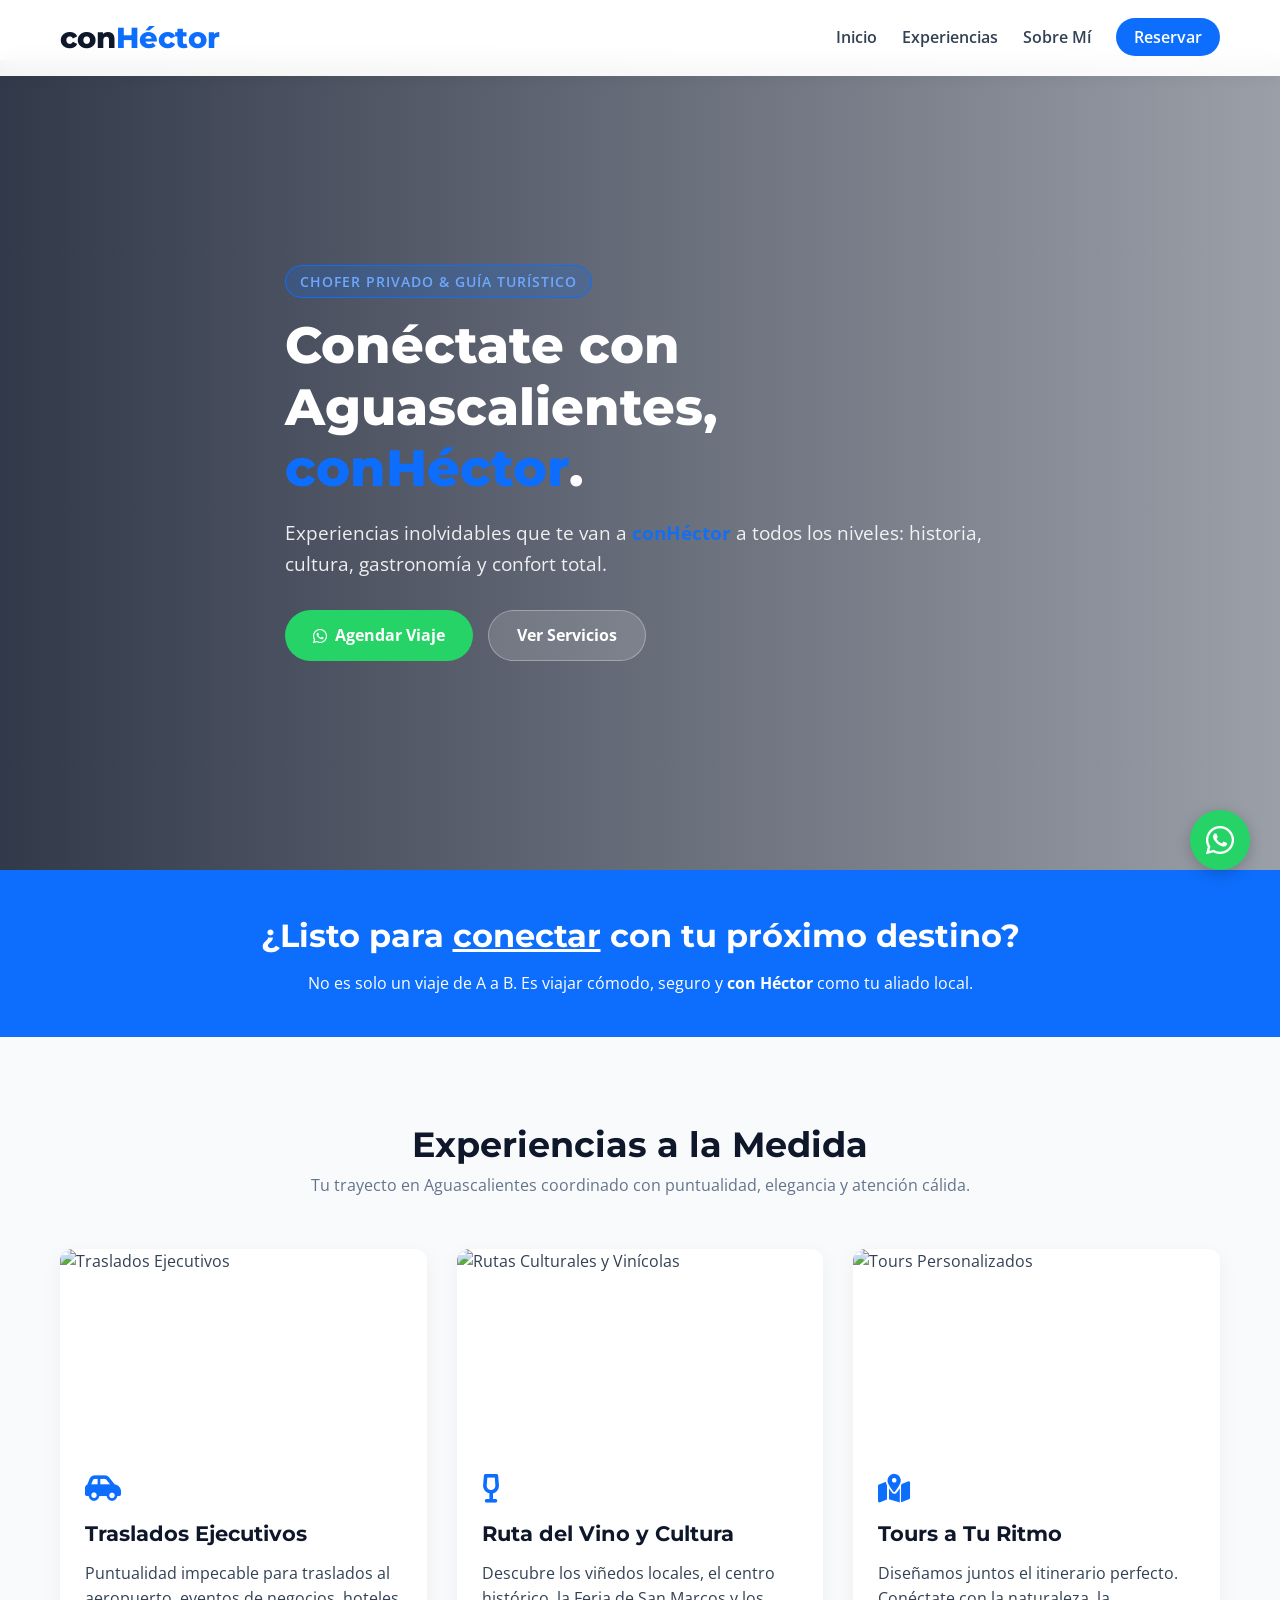
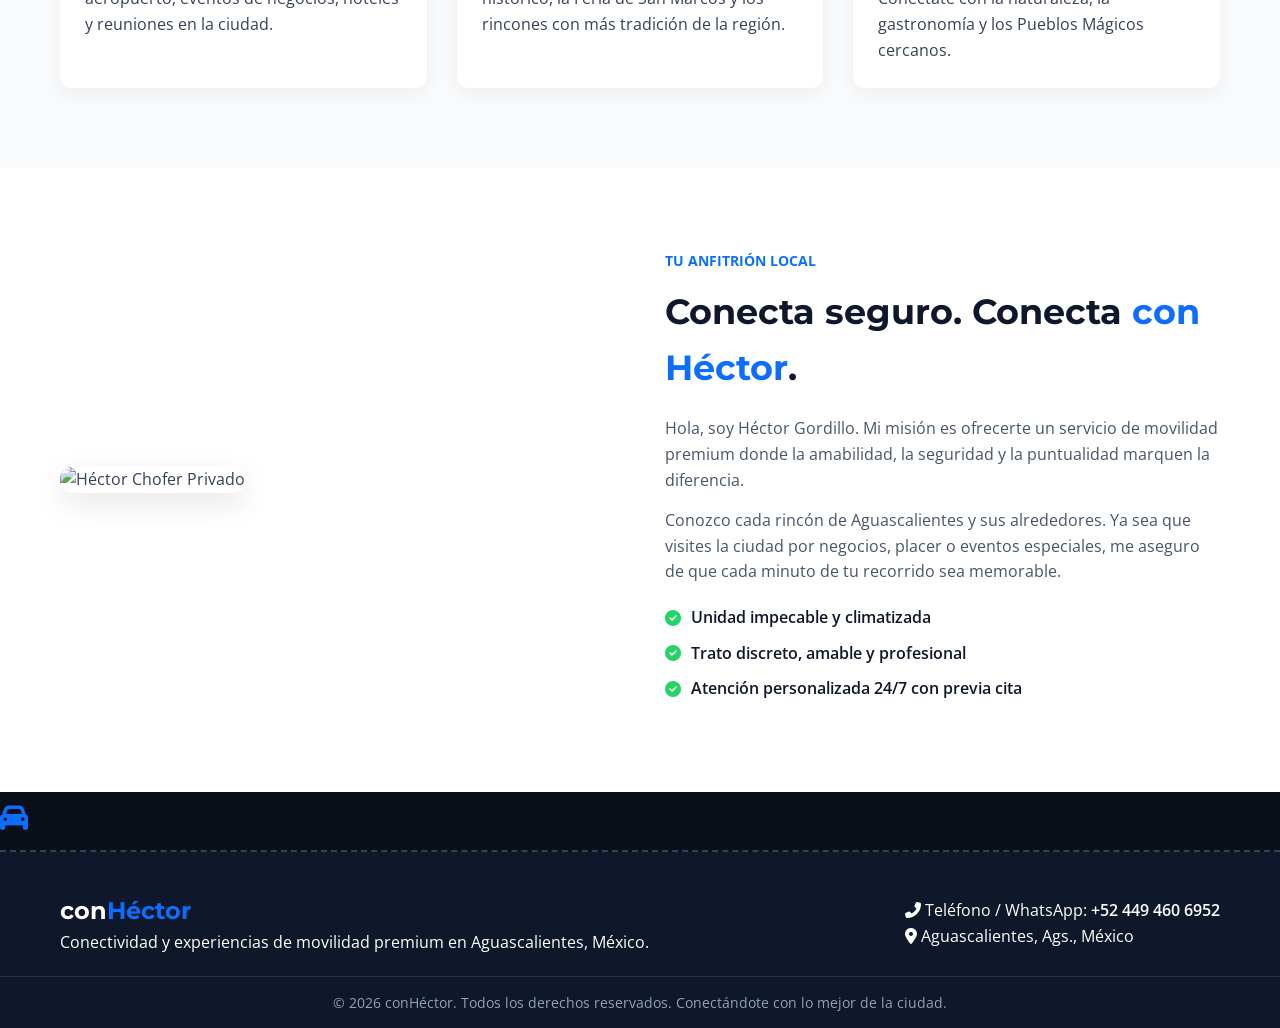
==== index.html @ 36933396 "Add files via upload" ====
<!DOCTYPE html>
<html lang="es">
<head>
    <meta charset="UTF-8">
    <meta name="viewport" content="width=device-width, initial-scale=1.0">
    <title>Héctor | Chofer Privado & Guía de Experiencias en Aguascalientes</title>
    <!-- Font Awesome para Iconos -->
    <link rel="stylesheet" href="https://cdnjs.cloudflare.com/ajax/libs/font-awesome/6.4.0/css/all.min.css">
    <!-- Google Fonts -->
    <link rel="preconnect" href="https://fonts.googleapis.com">
    <link rel="preconnect" href="https://fonts.gstatic.com" crossorigin>
    <link href="https://fonts.googleapis.com/css2?family=Montserrat:wght@400;600;700;800&family=Open+Sans:wght@400;600&display=swap" rel="stylesheet">
    <link rel="stylesheet" href="style.css">
</head>
<body>

    <!-- Navegación -->
    <header class="navbar">
        <div class="container nav-container">
            <a href="#" class="logo">con<span>Héctor</span></a>
            <nav>
                <ul class="nav-links">
                    <li><a href="#inicio">Inicio</a></li>
                    <li><a href="#experiencias">Experiencias</a></li>
                    <li><a href="#sobre-mi">Sobre Mí</a></li>
                    <li><a href="#contacto" class="btn-nav">Reservar</a></li>
                </ul>
            </nav>
        </div>
    </header>

    <!-- Hero Section / Inicio -->
    <section id="inicio" class="hero">
        <div class="hero-overlay"></div>
        <div class="container hero-content">
            <span class="badge">Chofer Privado & Guía Turístico</span>
            <h1>Conéctate con Aguascalientes, <span>conHéctor</span>.</h1>
            <p class="hero-subtitle">Experiencias inolvidables que te van a <strong>conHéctor</strong> a todos los niveles: historia, cultura, gastronomía y confort total.</p>
            <div class="hero-buttons">
                <a href="https://wa.me/524494606952?text=Hola%20H%C3%A9ctor,%20quiero%20conectar%20con%20una%20experiencia%20en%20Aguascalientes" target="_blank" class="btn btn-primary">
                    <i class="fab fa-whatsapp"></i> Agendar Viaje
                </a>
                <a href="#experiencias" class="btn btn-secondary">Ver Servicios</a>
            </div>
        </div>
    </section>

    <!-- Sección de Slogan & Conectividad -->
    <section class="slogan-banner">
        <div class="container">
            <h2>¿Listo para <span>conectar</span> con tu próximo destino?</h2>
            <p>No es solo un viaje de A a B. Es viajar cómodo, seguro y <strong>con Héctor</strong> como tu aliado local.</p>
        </div>
    </section>

    <!-- Servicios y Experiencias -->
    <section id="experiencias" class="services">
        <div class="container">
            <div class="section-title">
                <h2>Experiencias a la Medida</h2>
                <p>Tu trayecto en Aguascalientes coordinado con puntualidad, elegancia y atención cálida.</p>
            </div>
            <div class="cards-grid">
                <!-- Card 1 -->
                <div class="card">
                    <div class="card-img">
                        <img src="https://images.unsplash.com/photo-1544620347-c4fd4a3d5957?auto=format&fit=crop&w=800&q=80" alt="Traslados Ejecutivos">
                    </div>
                    <div class="card-body">
                        <i class="fas fa-car-side card-icon"></i>
                        <h3>Traslados Ejecutivos</h3>
                        <p>Puntualidad impecable para traslados al aeropuerto, eventos de negocios, hoteles y reuniones en la ciudad.</p>
                    </div>
                </div>
                <!-- Card 2 -->
                <div class="card">
                    <div class="card-img">
                        <img src="https://images.unsplash.com/photo-1517457373958-b7bdd4587205?auto=format&fit=crop&w=800&q=80" alt="Rutas Culturales y Vinícolas">
                    </div>
                    <div class="card-body">
                        <i class="fas fa-wine-glass-alt card-icon"></i>
                        <h3>Ruta del Vino y Cultura</h3>
                        <p>Descubre los viñedos locales, el centro histórico, la Feria de San Marcos y los rincones con más tradición de la región.</p>
                    </div>
                </div>
                <!-- Card 3 -->
                <div class="card">
                    <div class="card-img">
                        <img src="https://images.unsplash.com/photo-1469854523086-cc02fe5d8800?auto=format&fit=crop&w=800&q=80" alt="Tours Personalizados">
                    </div>
                    <div class="card-body">
                        <i class="fas fa-map-marked-alt card-icon"></i>
                        <h3>Tours a Tu Ritmo</h3>
                        <p>Diseñamos juntos el itinerario perfecto. Conéctate con la naturaleza, la gastronomía y los Pueblos Mágicos cercanos.</p>
                    </div>
                </div>
            </div>
        </div>
    </section>

    <!-- Sobre Mí -->
    <section id="sobre-mi" class="about">
        <div class="container about-container">
            <div class="about-image">
                <img src="https://images.unsplash.com/photo-1449965408869-eaa3f722e40d?auto=format&fit=crop&w=800&q=80" alt="Héctor Chofer Privado">
            </div>
            <div class="about-text">
                <span class="sub-title">Tu Anfitrión Local</span>
                <h2>Conecta seguro. Conecta <span>con Héctor</span>.</h2>
                <p>Hola, soy Héctor Gordillo. Mi misión es ofrecerte un servicio de movilidad premium donde la amabilidad, la seguridad y la puntualidad marquen la diferencia.</p>
                <p>Conozco cada rincón de Aguascalientes y sus alrededores. Ya sea que visites la ciudad por negocios, placer o eventos especiales, me aseguro de que cada minuto de tu recorrido sea memorable.</p>
                <div class="features-list">
                    <div class="feature-item"><i class="fas fa-check-circle"></i> Unidad impecable y climatizada</div>
                    <div class="feature-item"><i class="fas fa-check-circle"></i> Trato discreto, amable y profesional</div>
                    <div class="feature-item"><i class="fas fa-check-circle"></i> Atención personalizada 24/7 con previa cita</div>
                </div>
            </div>
        </div>
    </section>

    <!-- Botón Flotante de WhatsApp -->
    <a href="https://wa.me/524494606952?text=Hola%20H%C3%A9ctor,%20me%20gustar%C3%ADa%20solicitar%20informaci%C3%B3n" class="whatsapp-float" target="_blank" aria-label="Contacto por WhatsApp">
        <i class="fab fa-whatsapp"></i>
    </a>

    <!-- Footer con Animación de Auto y Marcas de Llantas -->
    <footer class="footer">
        <!-- Pista de Animación -->
        <div class="road-animation-container">
            <div class="road">
                <div class="tire-tracks"></div>
                <div class="car">
                    <i class="fas fa-car"></i>
                </div>
            </div>
        </div>

        <div class="container footer-content">
            <div class="footer-brand">
                <h3>con<span>Héctor</span></h3>
                <p>Conectividad y experiencias de movilidad premium en Aguascalientes, México.</p>
            </div>
            <div class="footer-contact">
                <p><i class="fas fa-phone-alt"></i> Teléfono / WhatsApp: <a href="https://wa.me/524494606952">+52 449 460 6952</a></p>
                <p><i class="fas fa-map-marker-alt"></i> Aguascalientes, Ags., México</p>
            </div>
        </div>
        <div class="footer-bottom">
            <p>&copy; 2026 conHéctor. Todos los derechos reservados. Conectándote con lo mejor de la ciudad.</p>
        </div>
    </footer>

</body>
</html>
---- style.css ----
/* ==========================================================================
   RESET & CONFIGURACIÓN GENERAL
   ========================================================================== */
* {
    margin: 0;
    padding: 0;
    box-sizing: border-box;
}

:root {
    --primary-color: #0d6efd;
    --primary-dark: #0a58ca;
    --secondary-color: #0f172a;
    --accent-color: #25d366;
    --text-color: #334155;
    --light-bg: #f8fafc;
    --white: #ffffff;
    --font-heading: 'Montserrat', sans-serif;
    --font-body: 'Open Sans', sans-serif;
}

html {
    scroll-behavior: smooth;
}

body {
    font-family: var(--font-body);
    color: var(--text-color);
    background-color: var(--light-bg);
    line-height: 1.6;
    overflow-x: hidden;
}

.container {
    max-width: 1200px;
    margin: 0 auto;
    padding: 0 20px;
}

/* ==========================================================================
   NAVEGACIÓN
   ========================================================================== */
.navbar {
    position: fixed;
    top: 0;
    width: 100%;
    background-color: rgba(255, 255, 255, 0.95);
    backdrop-filter: blur(10px);
    box-shadow: 0 2px 15px rgba(0,0,0,0.05);
    z-index: 1000;
    padding: 15px 0;
}

.nav-container {
    display: flex;
    justify-content: space-between;
    align-items: center;
}

.logo {
    font-family: var(--font-heading);
    font-size: 1.8rem;
    font-weight: 800;
    color: var(--secondary-color);
    text-decoration: none;
}

.logo span {
    color: var(--primary-color);
}

.nav-links {
    display: flex;
    list-style: none;
    align-items: center;
    gap: 25px;
}

.nav-links a {
    text-decoration: none;
    color: var(--text-color);
    font-weight: 600;
    transition: color 0.3s;
}

.nav-links a:hover {
    color: var(--primary-color);
}

.btn-nav {
    background-color: var(--primary-color);
    color: var(--white) !important;
    padding: 8px 18px;
    border-radius: 20px;
    transition: background 0.3s !important;
}

.btn-nav:hover {
    background-color: var(--primary-dark) !important;
}

/* ==========================================================================
   HERO SECTION
   ========================================================================== */
.hero {
    position: relative;
    height: 90vh;
    min-height: 600px;
    background: url('https://images.unsplash.com/photo-1503376780353-7e6692767b70?auto=format&fit=crop&w=1600&q=80') center/cover no-repeat;
    display: flex;
    align-items: center;
    color: var(--white);
    margin-top: 60px;
}

.hero-overlay {
    position: absolute;
    top: 0;
    left: 0;
    width: 100%;
    height: 100%;
    background: linear-gradient(to right, rgba(15, 23, 42, 0.85), rgba(15, 23, 42, 0.4));
}

.hero-content {
    position: relative;
    z-index: 10;
    max-width: 750px;
}

.badge {
    background-color: rgba(13, 110, 253, 0.2);
    border: 1px solid var(--primary-color);
    color: #6ea8fe;
    padding: 6px 14px;
    border-radius: 20px;
    font-size: 0.85rem;
    font-weight: 600;
    text-transform: uppercase;
    letter-spacing: 1px;
}

.hero h1 {
    font-family: var(--font-heading);
    font-size: 3.2rem;
    font-weight: 800;
    line-height: 1.2;
    margin: 20px 0;
}

.hero h1 span {
    color: var(--primary-color);
}

.hero-subtitle {
    font-size: 1.2rem;
    margin-bottom: 30px;
    opacity: 0.9;
}

.hero-subtitle strong {
    color: var(--primary-color);
}

.hero-buttons {
    display: flex;
    gap: 15px;
    flex-wrap: wrap;
}

.btn {
    display: inline-flex;
    align-items: center;
    gap: 8px;
    padding: 12px 28px;
    border-radius: 30px;
    font-weight: 700;
    text-decoration: none;
    transition: all 0.3s ease;
}

.btn-primary {
    background-color: var(--accent-color);
    color: var(--white);
}

.btn-primary:hover {
    background-color: #1eb956;
    transform: translateY(-2px);
    box-shadow: 0 5px 15px rgba(37, 211, 102, 0.3);
}

.btn-secondary {
    background-color: rgba(255, 255, 255, 0.15);
    color: var(--white);
    border: 1px solid rgba(255, 255, 255, 0.3);
}

.btn-secondary:hover {
    background-color: var(--white);
    color: var(--secondary-color);
}

/* ==========================================================================
   SLOGAN BANNER
   ========================================================================== */
.slogan-banner {
    background-color: var(--primary-color);
    color: var(--white);
    text-align: center;
    padding: 40px 20px;
}

.slogan-banner h2 {
    font-family: var(--font-heading);
    font-size: 2rem;
    margin-bottom: 10px;
}

.slogan-banner span {
    text-decoration: underline;
}

/* ==========================================================================
   SERVICIOS / EXPERIENCIAS
   ========================================================================== */
.services {
    padding: 80px 0;
}

.section-title {
    text-align: center;
    margin-bottom: 50px;
}

.section-title h2 {
    font-family: var(--font-heading);
    font-size: 2.2rem;
    color: var(--secondary-color);
}

.section-title p {
    color: #64748b;
}

.cards-grid {
    display: grid;
    grid-template-columns: repeat(auto-fit, minmax(300px, 1fr));
    gap: 30px;
}

.card {
    background: var(--white);
    border-radius: 12px;
    overflow: hidden;
    box-shadow: 0 5px 20px rgba(0,0,0,0.05);
    transition: transform 0.3s, box-shadow 0.3s;
}

.card:hover {
    transform: translateY(-8px);
    box-shadow: 0 10px 25px rgba(0,0,0,0.1);
}

.card-img {
    height: 200px;
    overflow: hidden;
}

.card-img img {
    width: 100%;
    height: 100%;
    object-fit: cover;
}

.card-body {
    padding: 25px;
    position: relative;
}

.card-icon {
    font-size: 1.8rem;
    color: var(--primary-color);
    margin-bottom: 15px;
}

.card-body h3 {
    font-family: var(--font-heading);
    font-size: 1.3rem;
    margin-bottom: 10px;
    color: var(--secondary-color);
}

/* ==========================================================================
   SOBRE MÍ
   ========================================================================== */
.about {
    background-color: var(--white);
    padding: 80px 0;
}

.about-container {
    display: grid;
    grid-template-columns: 1fr 1fr;
    gap: 50px;
    align-items: center;
}

.about-image img {
    width: 100%;
    border-radius: 12px;
    box-shadow: 0 10px 30px rgba(0,0,0,0.1);
}

.sub-title {
    color: var(--primary-color);
    font-weight: 700;
    text-transform: uppercase;
    font-size: 0.9rem;
}

.about-text h2 {
    font-family: var(--font-heading);
    font-size: 2.2rem;
    margin: 10px 0 20px;
    color: var(--secondary-color);
}

.about-text h2 span {
    color: var(--primary-color);
}

.about-text p {
    margin-bottom: 15px;
    color: #475569;
}

.features-list {
    margin-top: 20px;
}

.feature-item {
    display: flex;
    align-items: center;
    gap: 10px;
    font-weight: 600;
    margin-bottom: 10px;
    color: var(--secondary-color);
}

.feature-item i {
    color: var(--accent-color);
}

/* ==========================================================================
   BOTÓN FLOTANTE WHATSAPP
   ========================================================================== */
.whatsapp-float {
    position: fixed;
    bottom: 30px;
    right: 30px;
    width: 60px;
    height: 60px;
    background-color: var(--accent-color);
    color: var(--white);
    border-radius: 50%;
    display: flex;
    justify-content: center;
    align-items: center;
    font-size: 32px;
    box-shadow: 0 4px 15px rgba(0, 0, 0, 0.2);
    z-index: 9999;
    text-decoration: none;
    transition: transform 0.3s, background-color 0.3s;
}

.whatsapp-float:hover {
    transform: scale(1.1);
    background-color: #1eb956;
}

/* ==========================================================================
   FOOTER & ANIMACIÓN AUTO + HUELLAS (SKID MARKS)
   ========================================================================== */
.footer {
    background-color: var(--secondary-color);
    color: var(--white);
    position: relative;
    overflow: hidden;
}

/* Pista de la animación */
.road-animation-container {
    width: 100%;
    height: 60px;
    background-color: #0b0f19;
    border-bottom: 2px dashed #334155;
    position: relative;
    overflow: hidden;
}

.road {
    width: 100%;
    height: 100%;
    position: relative;
}

/* Auto animado */
.car {
    position: absolute;
    bottom: 10px;
    font-size: 28px;
    color: var(--primary-color);
    z-index: 2;
    animation: drive 6s linear infinite;
}

/* Huellas de llanta / Marcas tras el auto */
.tire-tracks {
    position: absolute;
    bottom: 15px;
    height: 4px;
    background: repeating-linear-gradient(
        90deg,
        rgba(255, 255, 255, 0.4),
        rgba(255, 255, 255, 0.4) 10px,
        transparent 10px,
        transparent 15px
    );
    z-index: 1;
    animation: tireMarks 6s linear infinite;
}

/* Animación del movimiento del auto */
@keyframes drive {
    0% {
        left: -50px;
        transform: scaleX(1);
    }
    100% {
        left: 100%;
        transform: scaleX(1);
    }
}

/* Animación de la huella que va apareciendo detrás del auto */
@keyframes tireMarks {
    0% {
        left: -50px;
        width: 0px;
        opacity: 1;
    }
    90% {
        left: -50px;
        width: 100%;
        opacity: 0.8;
    }
    100% {
        left: 100%;
        width: 0px;
        opacity: 0;
    }
}

/* Contenido Footer */
.footer-content {
    padding: 40px 20px 20px;
    display: flex;
    justify-content: space-between;
    align-items: center;
    flex-wrap: wrap;
    gap: 20px;
}

.footer-brand h3 {
    font-family: var(--font-heading);
    font-size: 1.5rem;
}

.footer-brand span {
    color: var(--primary-color);
}

.footer-contact a {
    color: var(--white);
    text-decoration: none;
    font-weight: 600;
}

.footer-contact a:hover {
    color: var(--primary-color);
}

.footer-bottom {
    text-align: center;
    padding: 15px 20px;
    border-top: 1px solid rgba(255, 255, 255, 0.1);
    font-size: 0.85rem;
    color: #94a3b8;
}

/* ==========================================================================
   RESPONSIVE DESIGN
   ========================================================================== */
@media (max-width: 768px) {
    .hero h1 {
        font-size: 2.2rem;
    }

    .about-container {
        grid-template-columns: 1fr;
    }

    .nav-links {
        display: none; /* Simplificado para móviles */
    }

    .footer-content {
        flex-direction: column;
        text-align: center;
    }
}
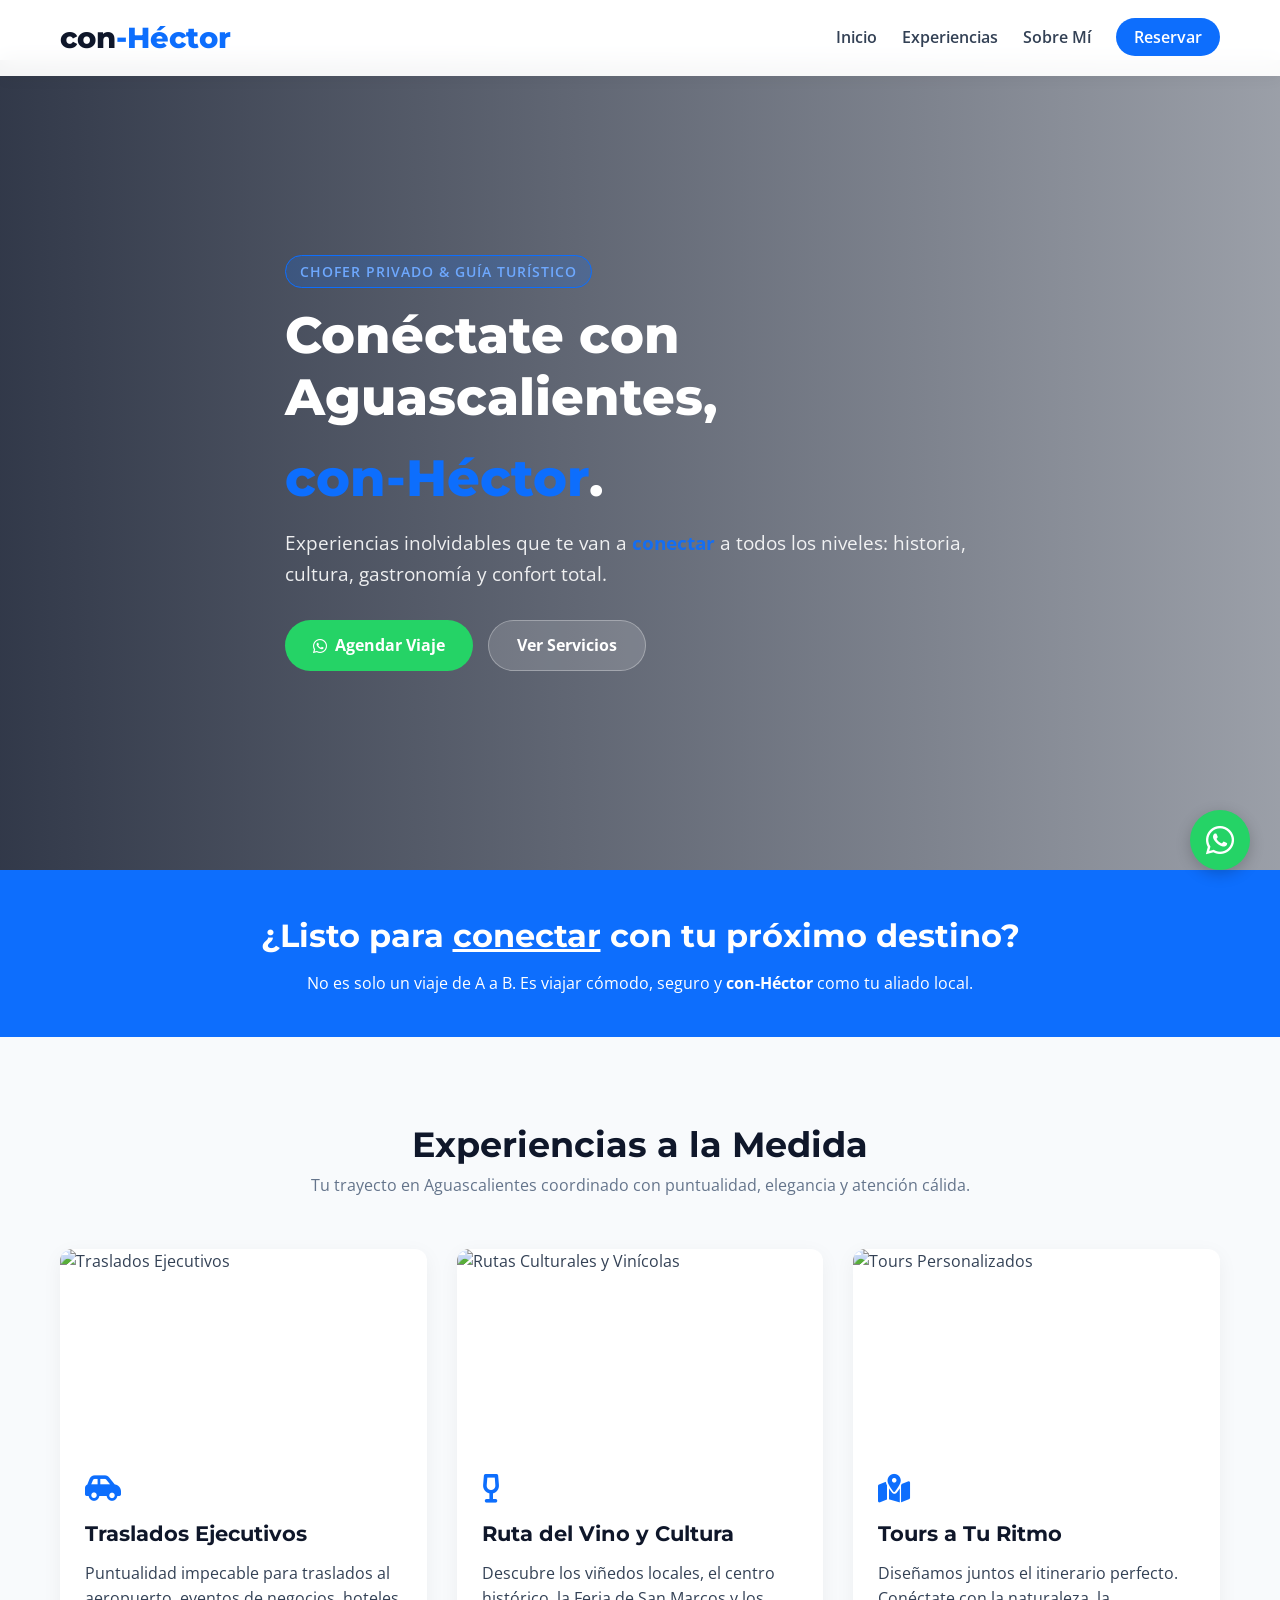
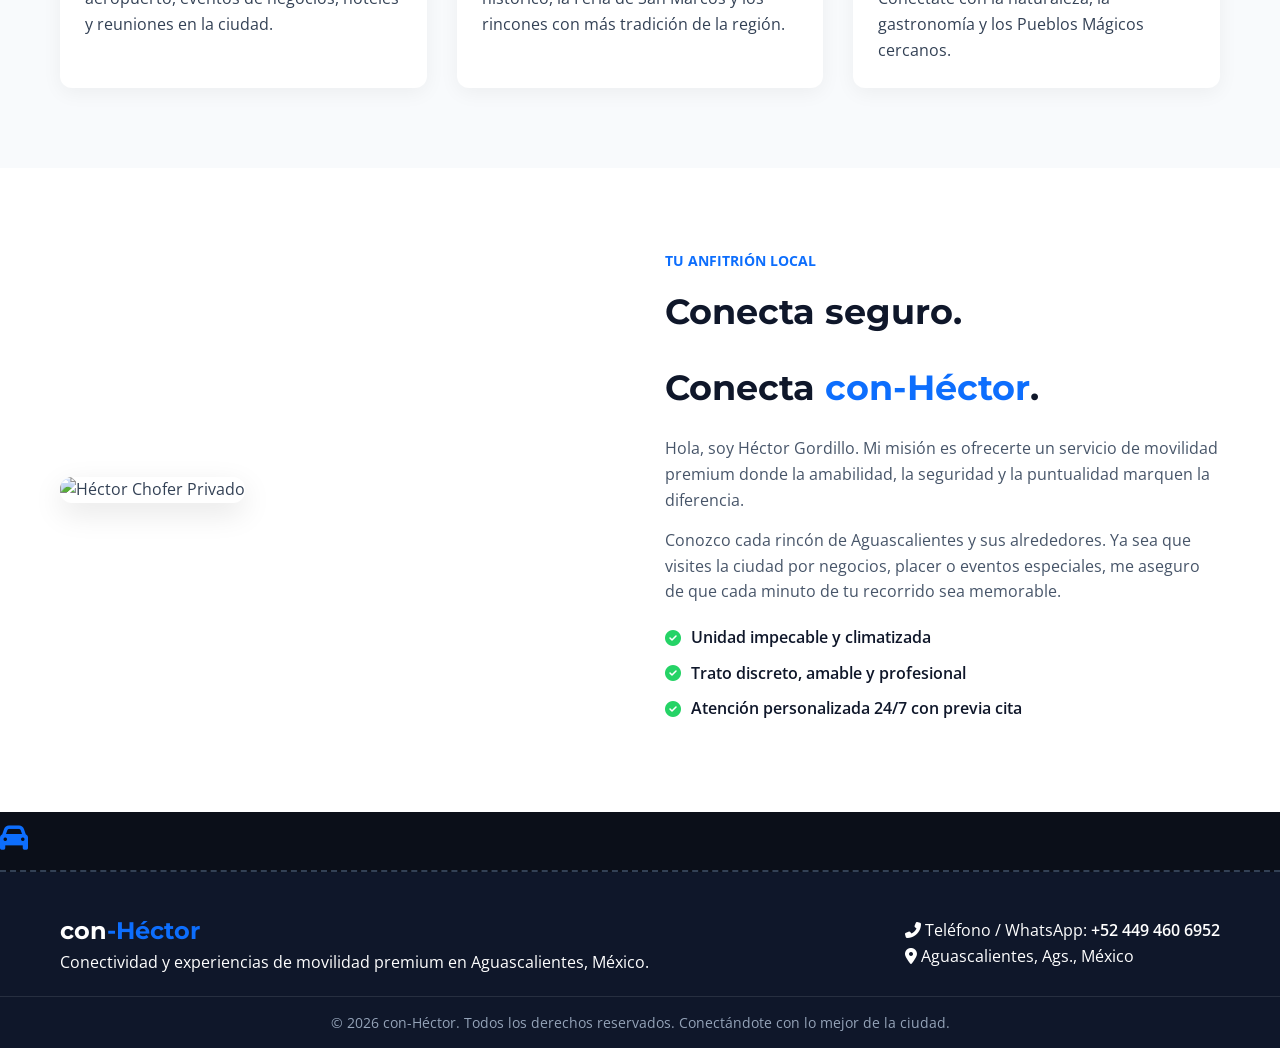
==== commit 4975e08e: "Add files via upload" ====
--- a/index.html
+++ b/index.html
@@ -17,13 +17,13 @@
     <!-- Navegación -->
     <header class="navbar">
         <div class="container nav-container">
-            <a href="#" class="logo">con<span>Héctor</span></a>
+            <a href="#" class="logo">con<span>-<span>Héctor</span></a>
             <nav>
                 <ul class="nav-links">
                     <li><a href="#inicio">Inicio</a></li>
                     <li><a href="#experiencias">Experiencias</a></li>
                     <li><a href="#sobre-mi">Sobre Mí</a></li>
-                    <li><a href="#contacto" class="btn-nav">Reservar</a></li>
+                    <li><a href="https://wa.me/524494606952?text=Hola%20H%C3%A9ctor,%20quiero%20reservar%20un%20viaje.%20%C2%BFMe%20compartes%20disponibilidad%20y%20precios%3F" class="btn-nav" target="_blank" rel="noopener noreferrer">Reservar</a></li>
                 </ul>
             </nav>
         </div>
@@ -34,8 +34,8 @@
         <div class="hero-overlay"></div>
         <div class="container hero-content">
             <span class="badge">Chofer Privado & Guía Turístico</span>
-            <h1>Conéctate con Aguascalientes, <span>conHéctor</span>.</h1>
-            <p class="hero-subtitle">Experiencias inolvidables que te van a <strong>conHéctor</strong> a todos los niveles: historia, cultura, gastronomía y confort total.</p>
+            <h1>Conéctate con Aguascalientes,<h1> <h1><span>con-Héctor</span>.</h1>
+            <p class="hero-subtitle">Experiencias inolvidables que te van a <strong>conectar</strong> a todos los niveles: historia, cultura, gastronomía y confort total.</p>
             <div class="hero-buttons">
                 <a href="https://wa.me/524494606952?text=Hola%20H%C3%A9ctor,%20quiero%20conectar%20con%20una%20experiencia%20en%20Aguascalientes" target="_blank" class="btn btn-primary">
                     <i class="fab fa-whatsapp"></i> Agendar Viaje
@@ -49,7 +49,7 @@
     <section class="slogan-banner">
         <div class="container">
             <h2>¿Listo para <span>conectar</span> con tu próximo destino?</h2>
-            <p>No es solo un viaje de A a B. Es viajar cómodo, seguro y <strong>con Héctor</strong> como tu aliado local.</p>
+            <p>No es solo un viaje de A a B. Es viajar cómodo, seguro y <strong>con-Héctor</strong> como tu aliado local.</p>
         </div>
     </section>
 
@@ -106,7 +106,8 @@
             </div>
             <div class="about-text">
                 <span class="sub-title">Tu Anfitrión Local</span>
-                <h2>Conecta seguro. Conecta <span>con Héctor</span>.</h2>
+                <h2>Conecta seguro.<h2> 
+		<h2>Conecta <span>con-Héctor</span>.</h2>
                 <p>Hola, soy Héctor Gordillo. Mi misión es ofrecerte un servicio de movilidad premium donde la amabilidad, la seguridad y la puntualidad marquen la diferencia.</p>
                 <p>Conozco cada rincón de Aguascalientes y sus alrededores. Ya sea que visites la ciudad por negocios, placer o eventos especiales, me aseguro de que cada minuto de tu recorrido sea memorable.</p>
                 <div class="features-list">
@@ -137,7 +138,7 @@
 
         <div class="container footer-content">
             <div class="footer-brand">
-                <h3>con<span>Héctor</span></h3>
+                <h3>con<span>-Héctor</span></h3>
                 <p>Conectividad y experiencias de movilidad premium en Aguascalientes, México.</p>
             </div>
             <div class="footer-contact">
@@ -146,7 +147,7 @@
             </div>
         </div>
         <div class="footer-bottom">
-            <p>&copy; 2026 conHéctor. Todos los derechos reservados. Conectándote con lo mejor de la ciudad.</p>
+            <p>&copy; 2026 con-Héctor. Todos los derechos reservados. Conectándote con lo mejor de la ciudad.</p>
         </div>
     </footer>
 
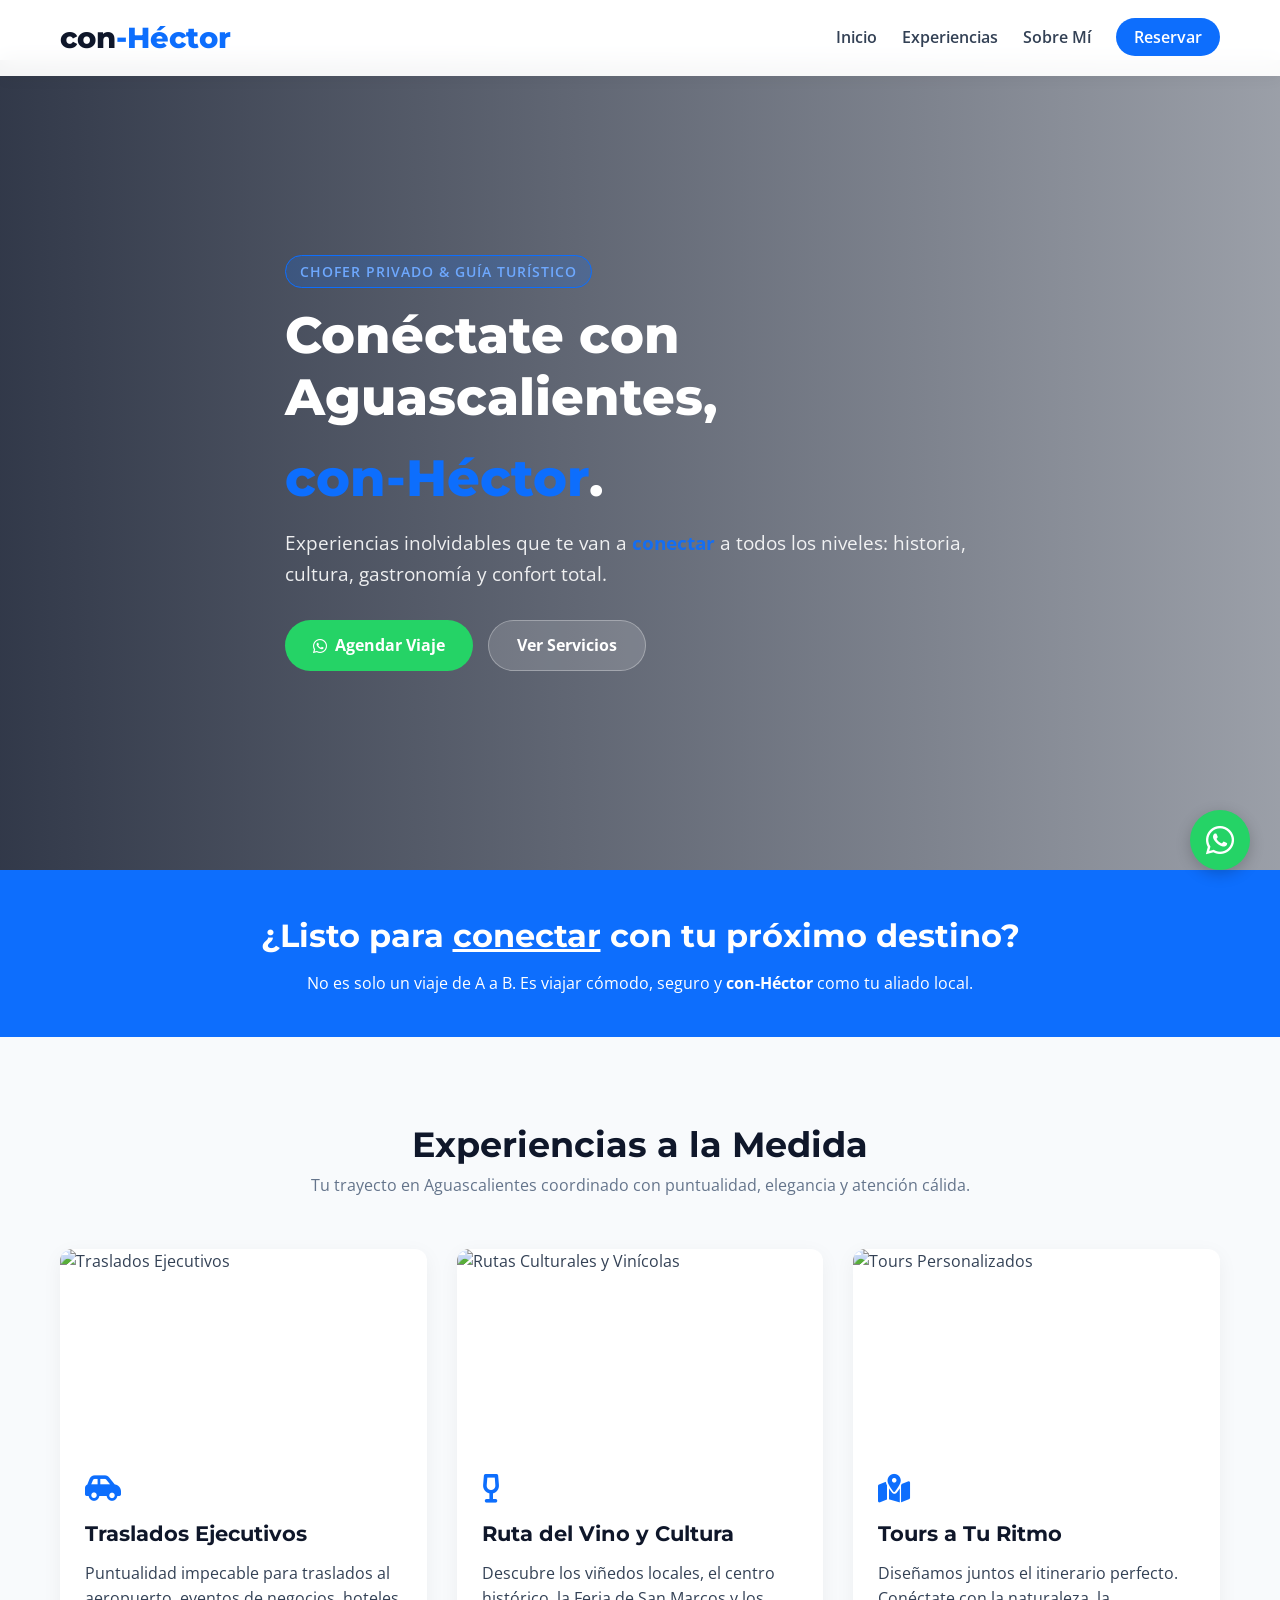
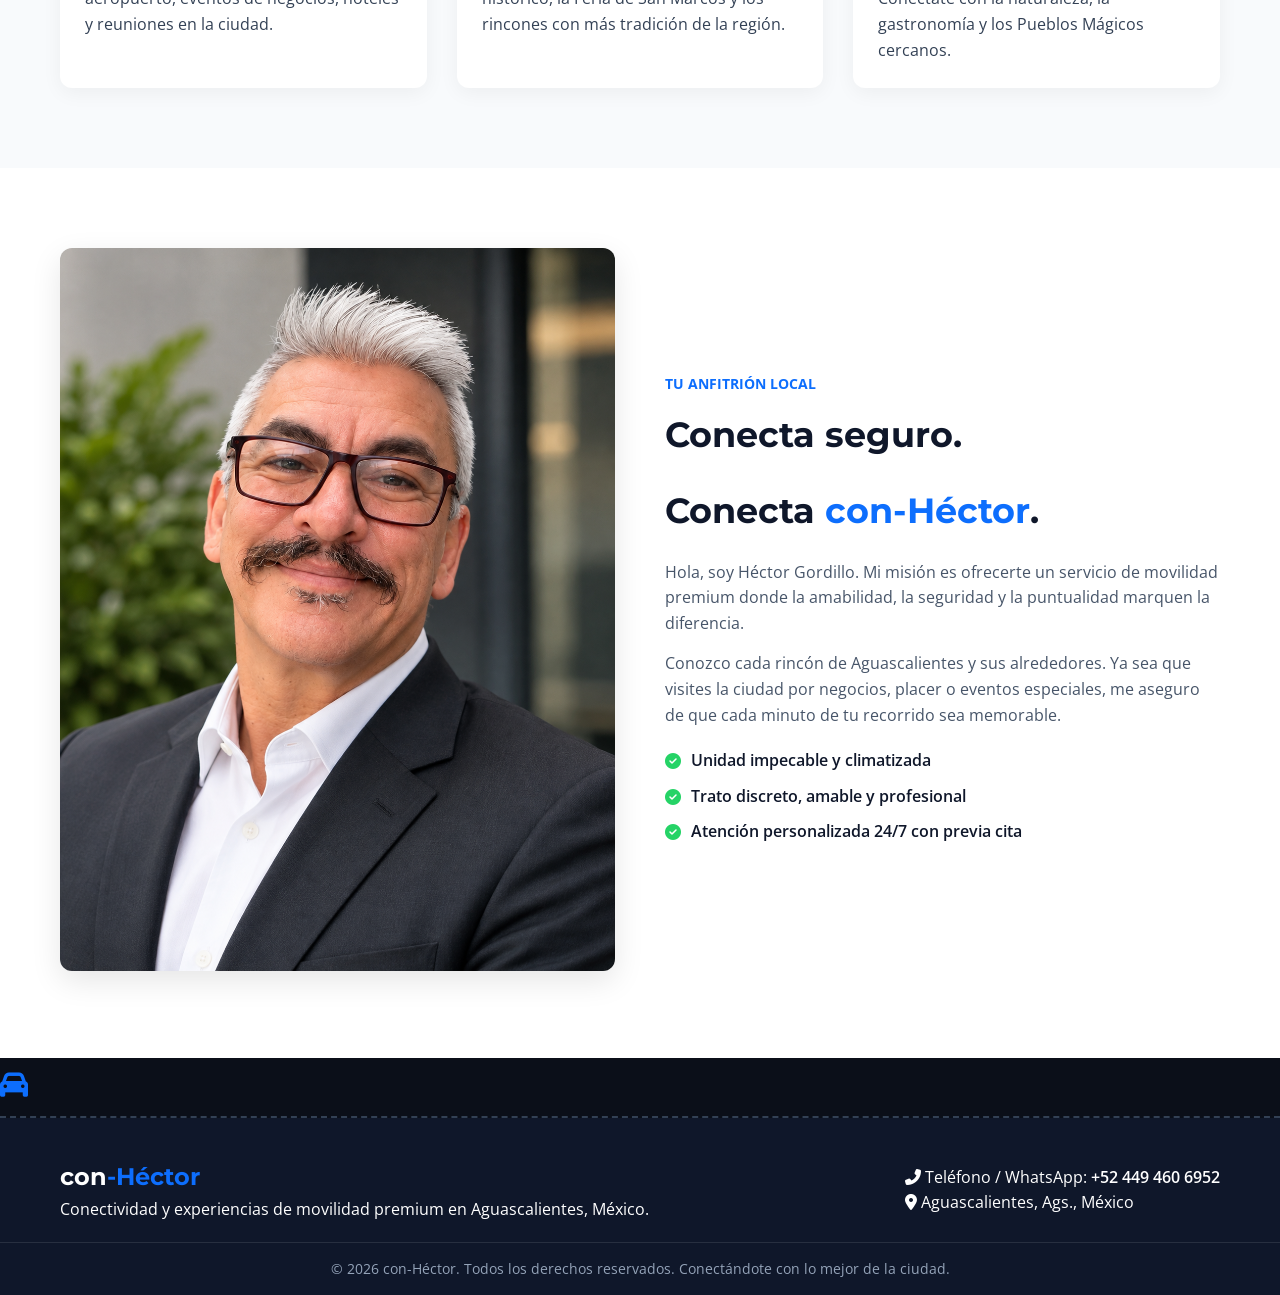
==== commit 4bda5a14: "Add files via upload" ====
--- a/index.html
+++ b/index.html
@@ -102,7 +102,7 @@
     <section id="sobre-mi" class="about">
         <div class="container about-container">
             <div class="about-image">
-                <img src="https://images.unsplash.com/photo-1449965408869-eaa3f722e40d?auto=format&fit=crop&w=800&q=80" alt="Héctor Chofer Privado">
+                <img src="1.png" alt="Héctor Chofer Privado">
             </div>
             <div class="about-text">
                 <span class="sub-title">Tu Anfitrión Local</span>
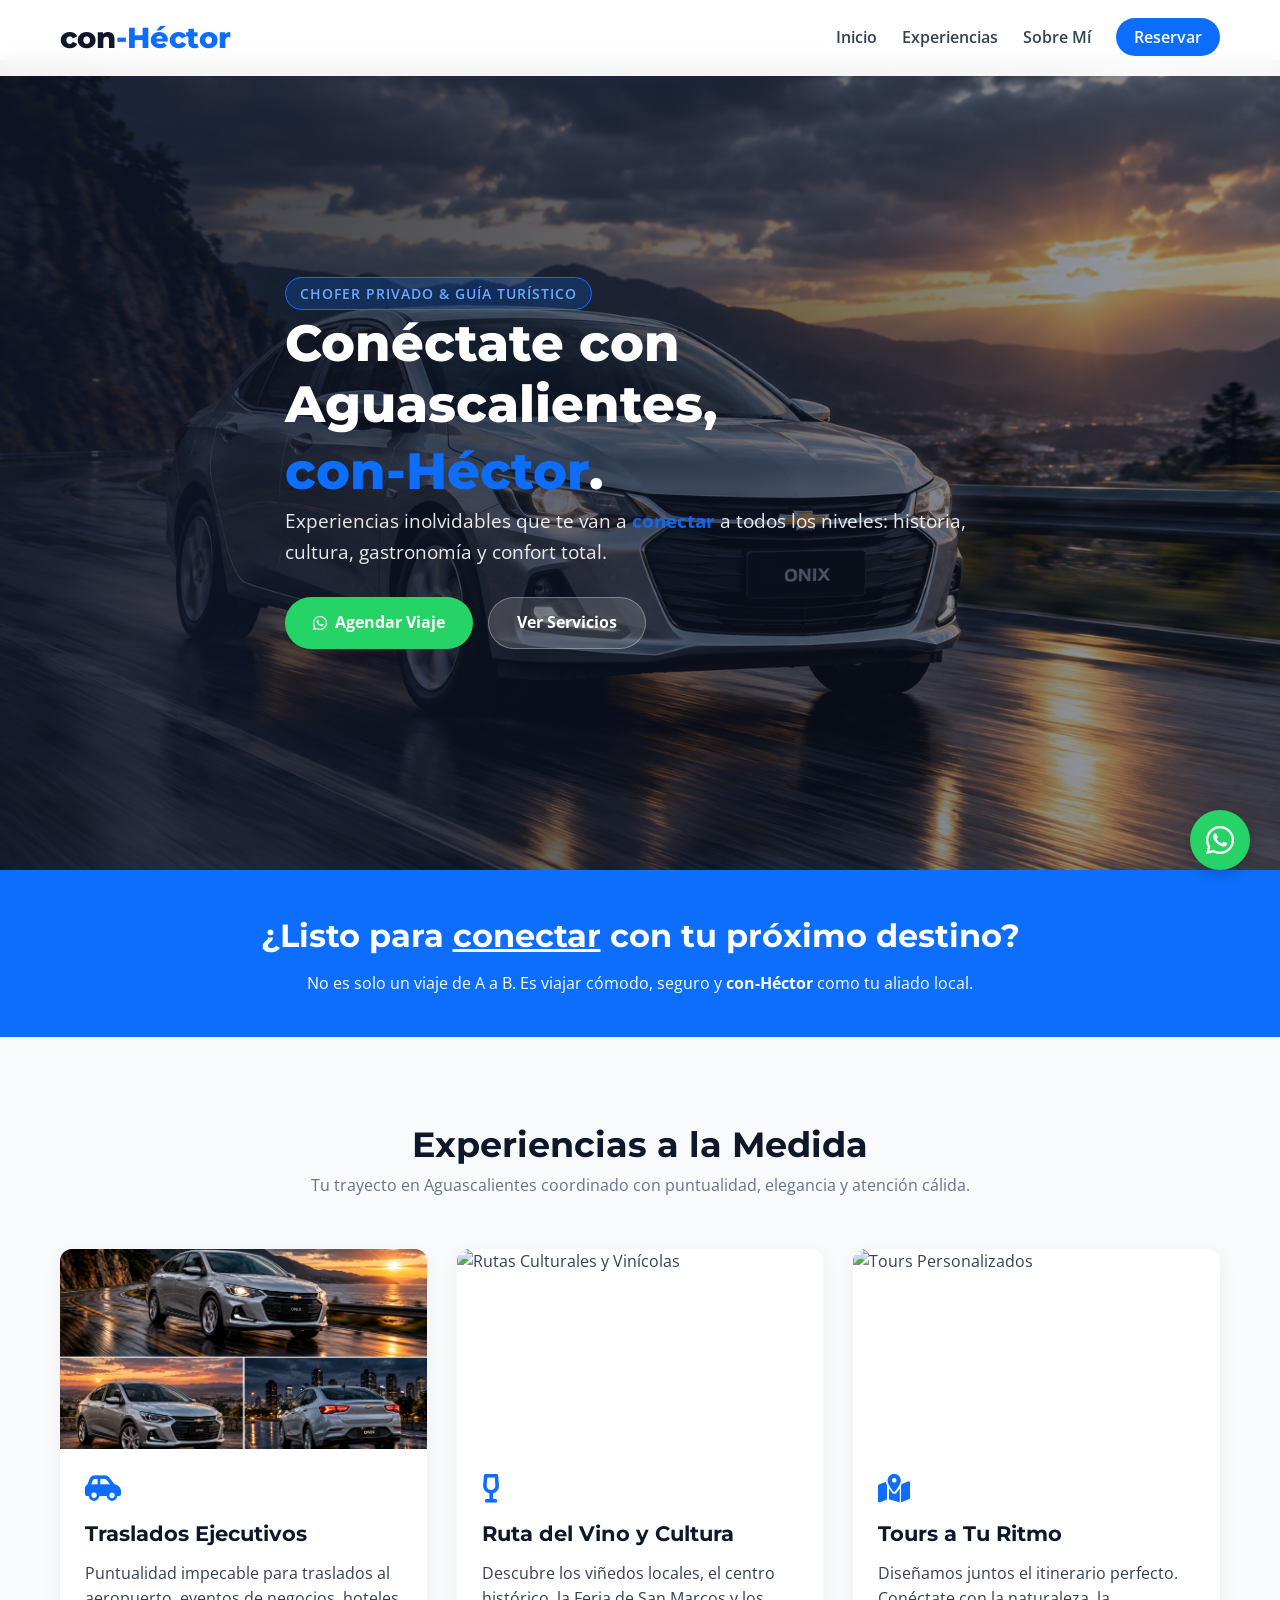
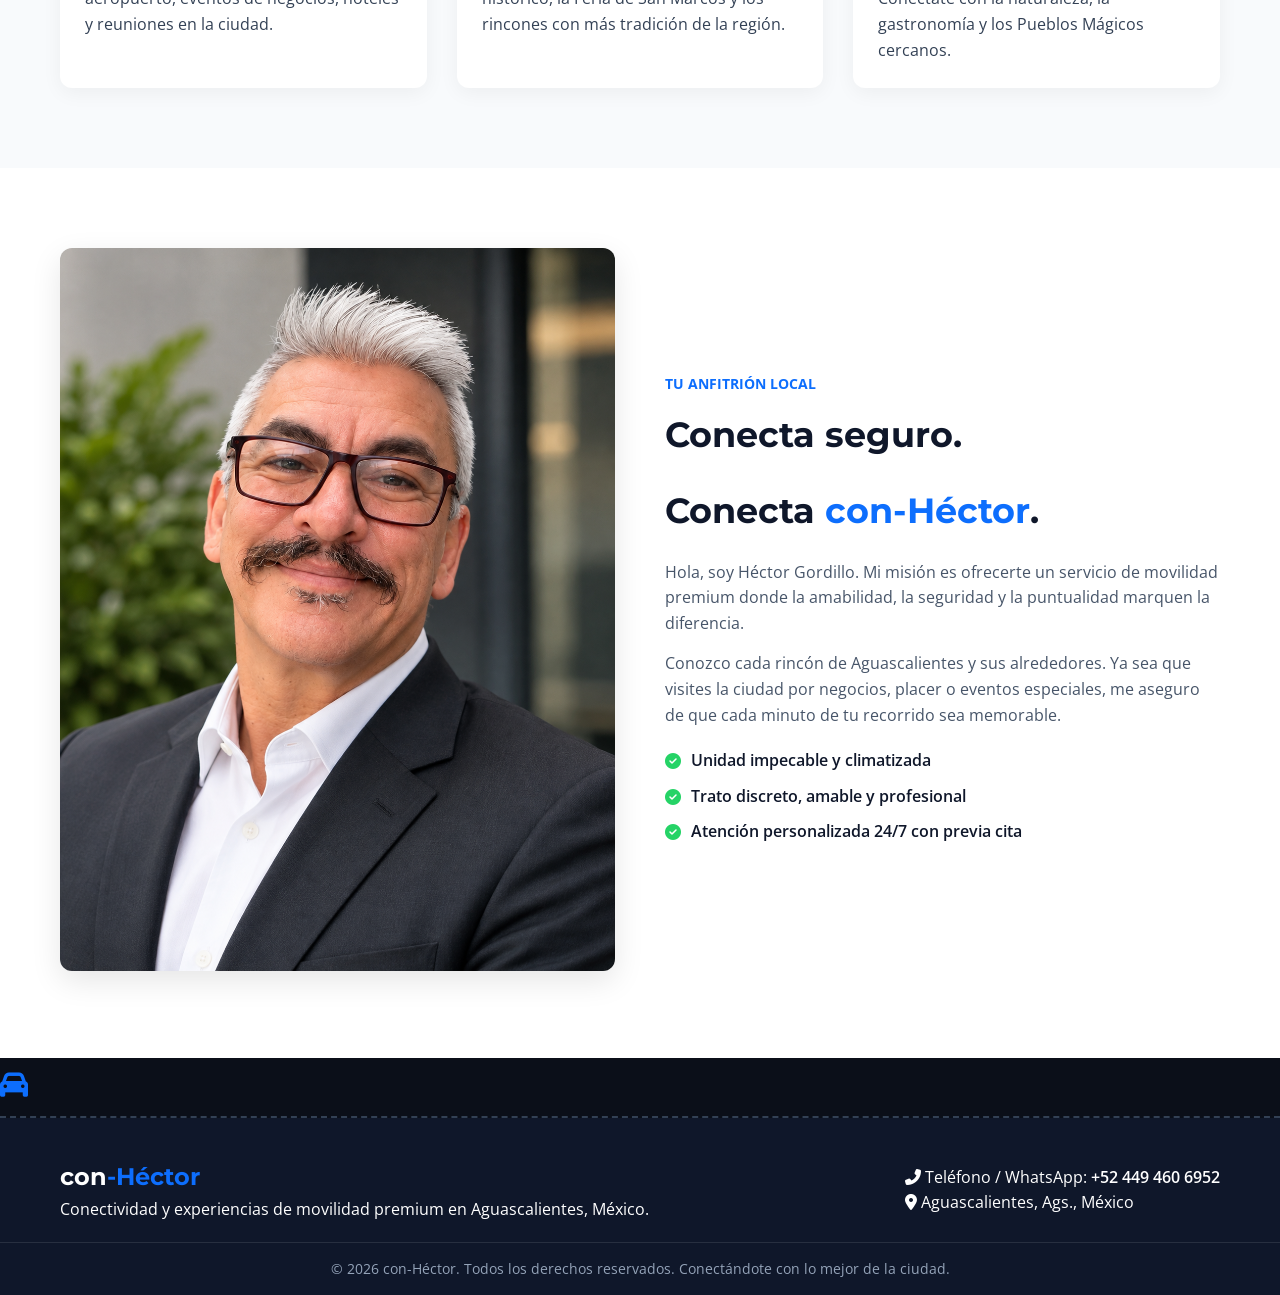
==== commit 85b6d311: "Add files via upload" ====
--- a/index.html
+++ b/index.html
@@ -64,7 +64,7 @@
                 <!-- Card 1 -->
                 <div class="card">
                     <div class="card-img">
-                        <img src="https://images.unsplash.com/photo-1544620347-c4fd4a3d5957?auto=format&fit=crop&w=800&q=80" alt="Traslados Ejecutivos">
+                        <img src="3.png" alt="Traslados Ejecutivos">
                     </div>
                     <div class="card-body">
                         <i class="fas fa-car-side card-icon"></i>
--- a/style.css
+++ b/style.css
@@ -106,7 +106,7 @@
     position: relative;
     height: 90vh;
     min-height: 600px;
-    background: url('https://images.unsplash.com/photo-1503376780353-7e6692767b70?auto=format&fit=crop&w=1600&q=80') center/cover no-repeat;
+    background: url("2.png") center/cover no-repeat;
     display: flex;
     align-items: center;
     color: var(--white);
@@ -145,7 +145,7 @@
     font-size: 3.2rem;
     font-weight: 800;
     line-height: 1.2;
-    margin: 20px 0;
+    margin: 5px 0;
 }
 
 .hero h1 span {
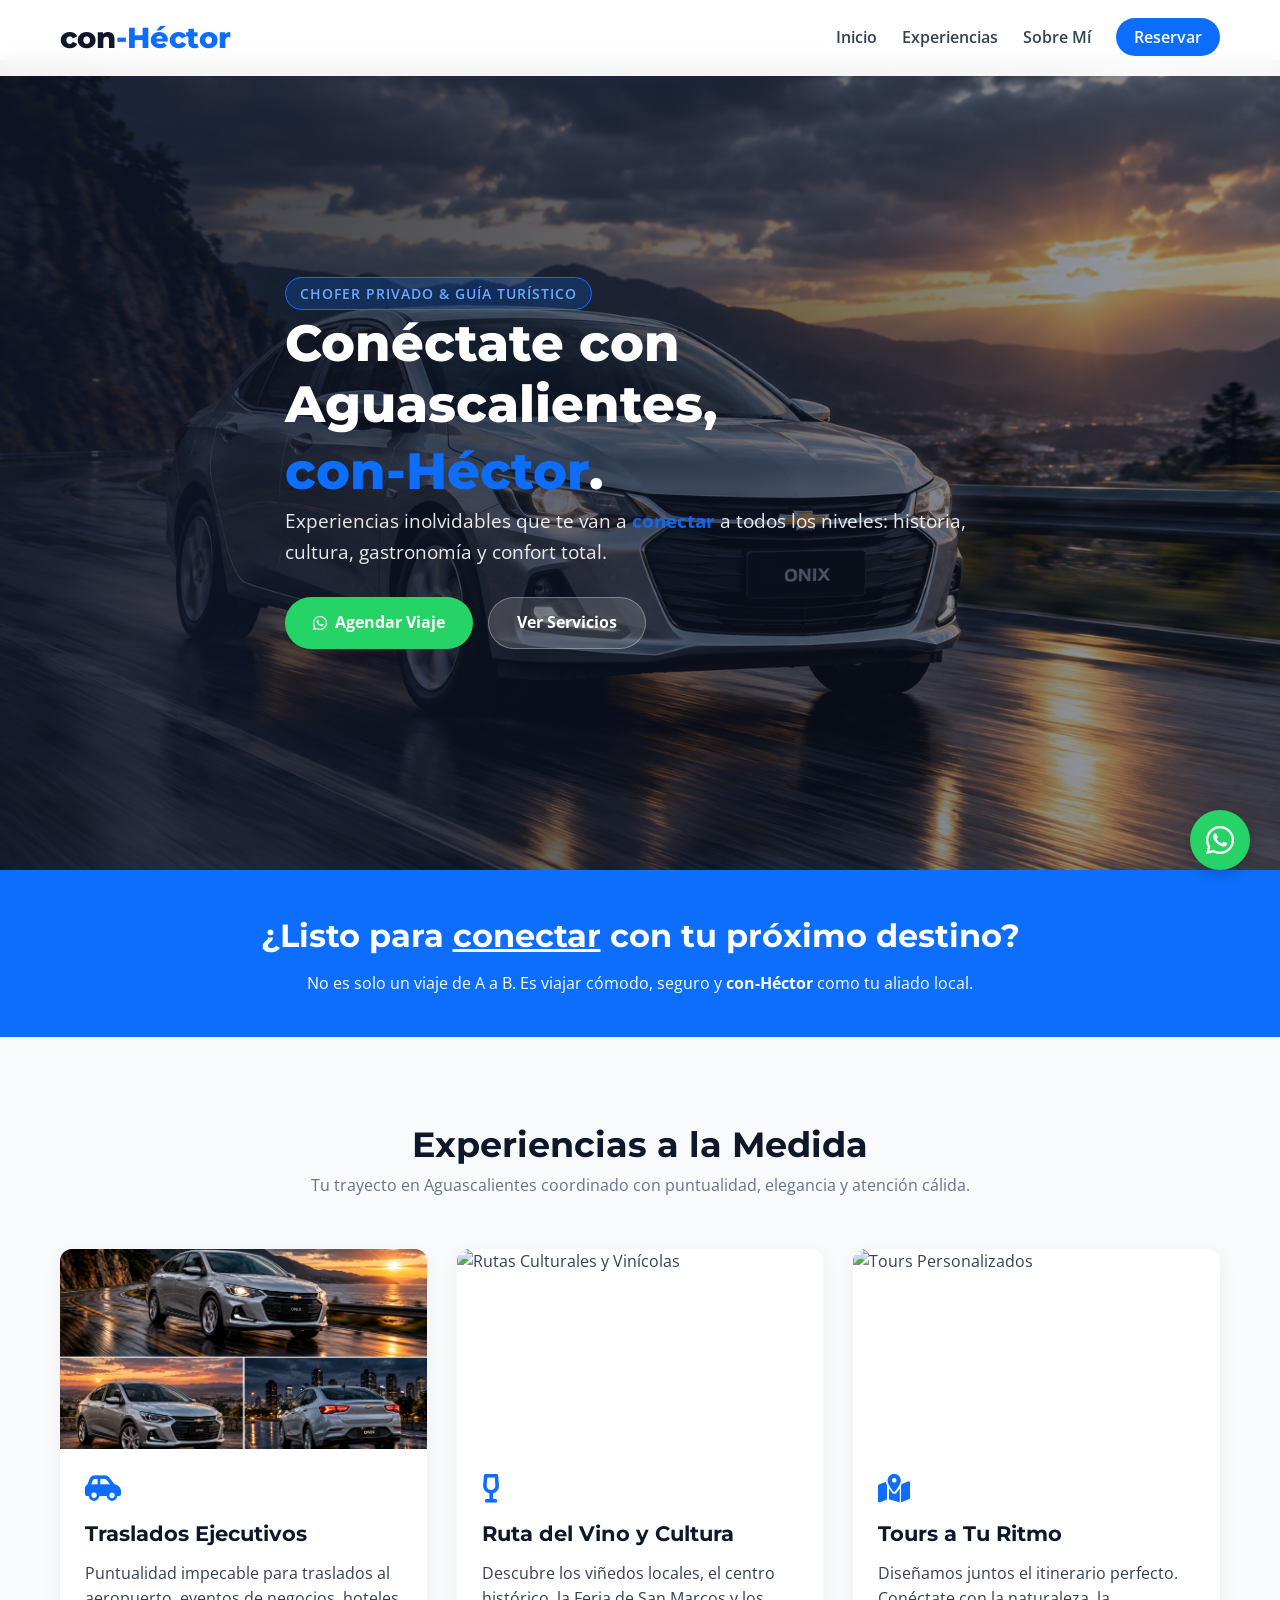
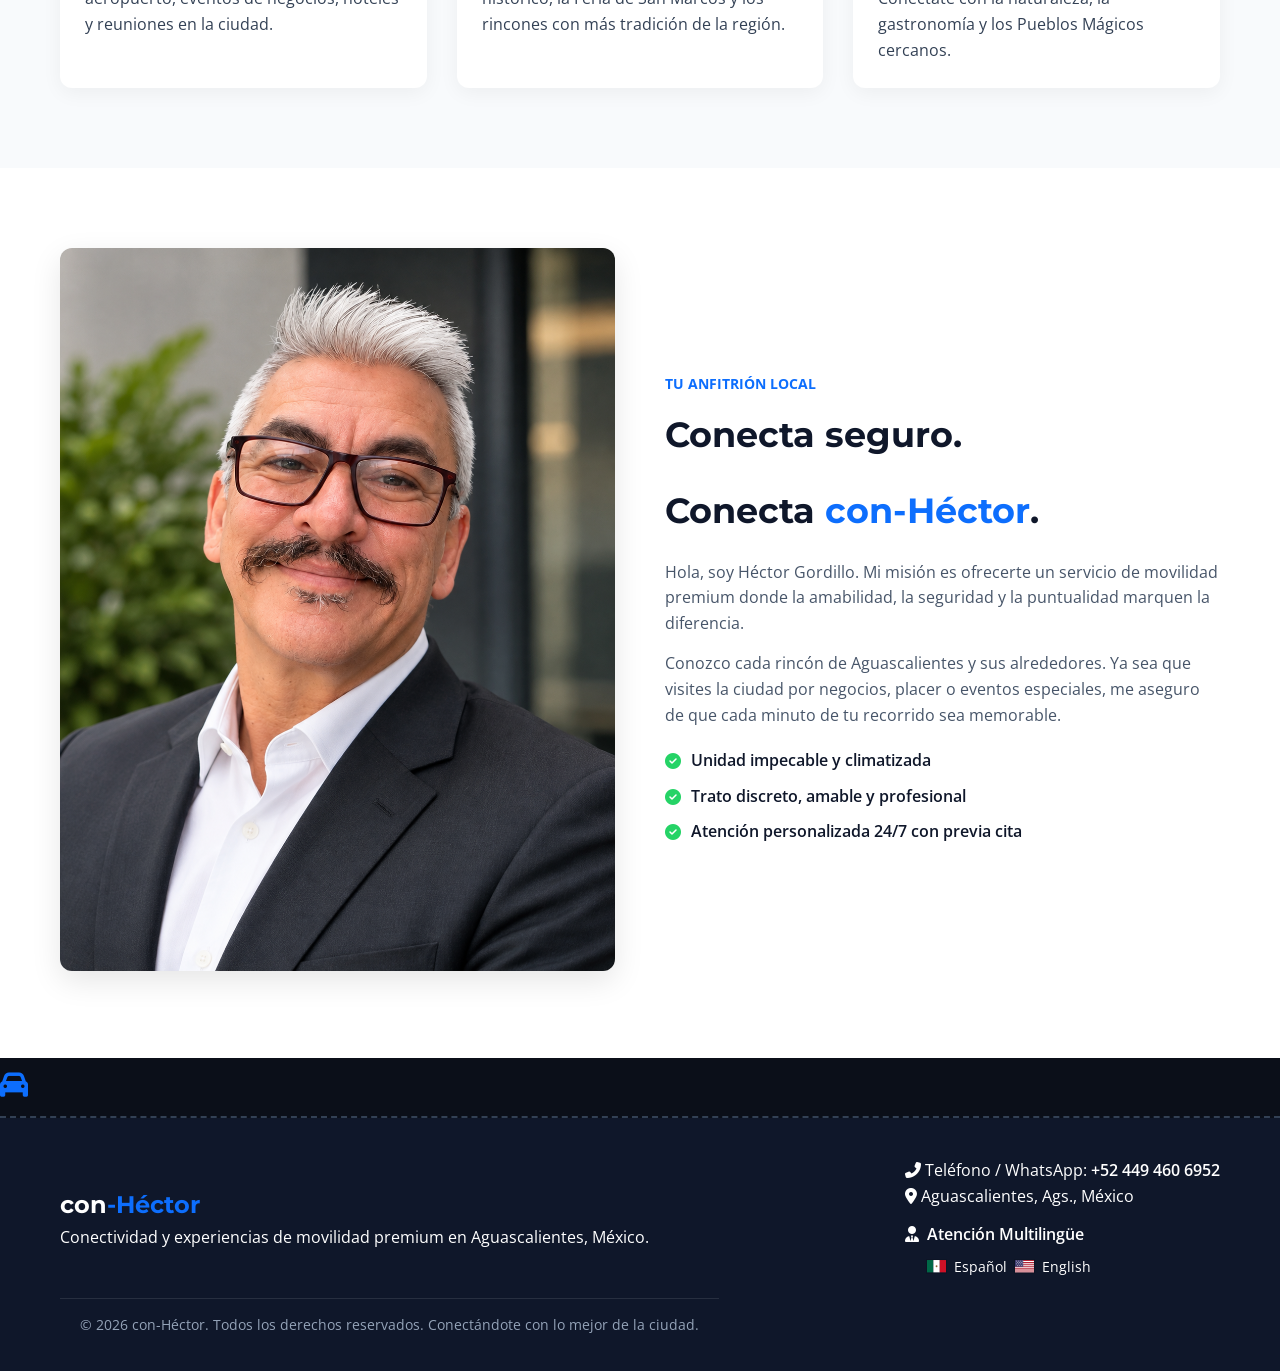
==== commit 9640932d: "Add files via upload" ====
--- a/index.html
+++ b/index.html
@@ -144,8 +144,30 @@
             <div class="footer-contact">
                 <p><i class="fas fa-phone-alt"></i> Teléfono / WhatsApp: <a href="https://wa.me/524494606952">+52 449 460 6952</a></p>
                 <p><i class="fas fa-map-marker-alt"></i> Aguascalientes, Ags., México</p>
+                <div class="footer-languages">
+                    <span class="language-label"><i class="fas fa-user-tie"></i> Atención Multilingüe</span>
+                    <div class="language-flags">
+                        <span class="language-item">
+                            <svg class="language-flag" viewBox="0 0 28 18" role="img" aria-label="Bandera de México">
+                                <rect width="9.33" height="18" fill="#006847" />
+                                <rect x="9.33" width="9.34" height="18" fill="#fff" />
+                                <rect x="18.67" width="9.33" height="18" fill="#ce1126" />
+                                <circle cx="14" cy="9" r="1.4" fill="#8c6b35" />
+                            </svg>
+                            Español
+                        </span>
+                        <span class="language-item">
+                            <svg class="language-flag" viewBox="0 0 28 18" role="img" aria-label="Bandera de Estados Unidos">
+                                <rect width="28" height="18" fill="#fff" />
+                                <path fill="#b22234" d="M0 0h28v1.4H0zm0 2.8h28v1.4H0zm0 2.8h28V7H0zm0 2.8h28v1.4H0zm0 2.8h28v1.4H0zm0 2.8h28v1.4H0zm0 2.8h28V18H0z" />
+                                <rect width="12" height="9.8" fill="#3c3b6e" />
+                                <path fill="#fff" d="M2 1.2h1v1H2zm3 0h1v1H5zm3 0h1v1H8zm3 0h1v1h-1zM3.5 3.2h1v1h-1zm3 0h1v1h-1zm3 0h1v1h-1zM2 5.2h1v1H2zm3 0h1v1H5zm3 0h1v1H8zm3 0h1v1h-1zM3.5 7.2h1v1h-1zm3 0h1v1h-1zm3 0h1v1h-1z" />
+                            </svg>
+                            English
+                        </span>
+                    </div>
+                </div>
             </div>
-        </div>
         <div class="footer-bottom">
             <p>&copy; 2026 con-Héctor. Todos los derechos reservados. Conectándote con lo mejor de la ciudad.</p>
         </div>
--- a/style.css
+++ b/style.css
@@ -350,6 +350,61 @@
 
 .feature-item i {
     color: var(--accent-color);
+}
+
+.feature-item h4 {
+    font-family: var(--font-heading);
+    color: white;
+}
+
+.language-flag {
+    display: inline-block;
+    width: 1.33em;
+    height: 0.86em;
+    vertical-align: -0.08em;
+    box-shadow: 0 0 0 1px rgba(0, 0, 0, 0.12);
+}
+
+.language-flag > svg {
+    display: block;
+    width: 100%;
+    height: 100%;
+}
+
+.footer-languages {
+    display: flex;
+    flex-direction: column;
+    align-items: flex-start;
+    gap: 8px;
+    margin-top: 12px;
+}
+
+.language-label {
+    display: flex;
+    align-items: center;
+    gap: 8px;
+    font-weight: 600;
+    color: var(--white);
+}
+
+.language-label i {
+    color: var(--white);
+}
+
+.language-flags {
+    display: flex;
+    justify-content: flex-start;
+    align-items: center;
+    gap: 8px;
+    margin-left: 22px; /* 14px (ícono) + 8px (gap) → alinea con la 1ª letra de "Atención" */
+}
+
+.language-item {
+    display: inline-flex;
+    align-items: center;
+    gap: 8px;
+    font-size: 0.9rem;
+    color: var(--white);
 }
 
 /* ==========================================================================
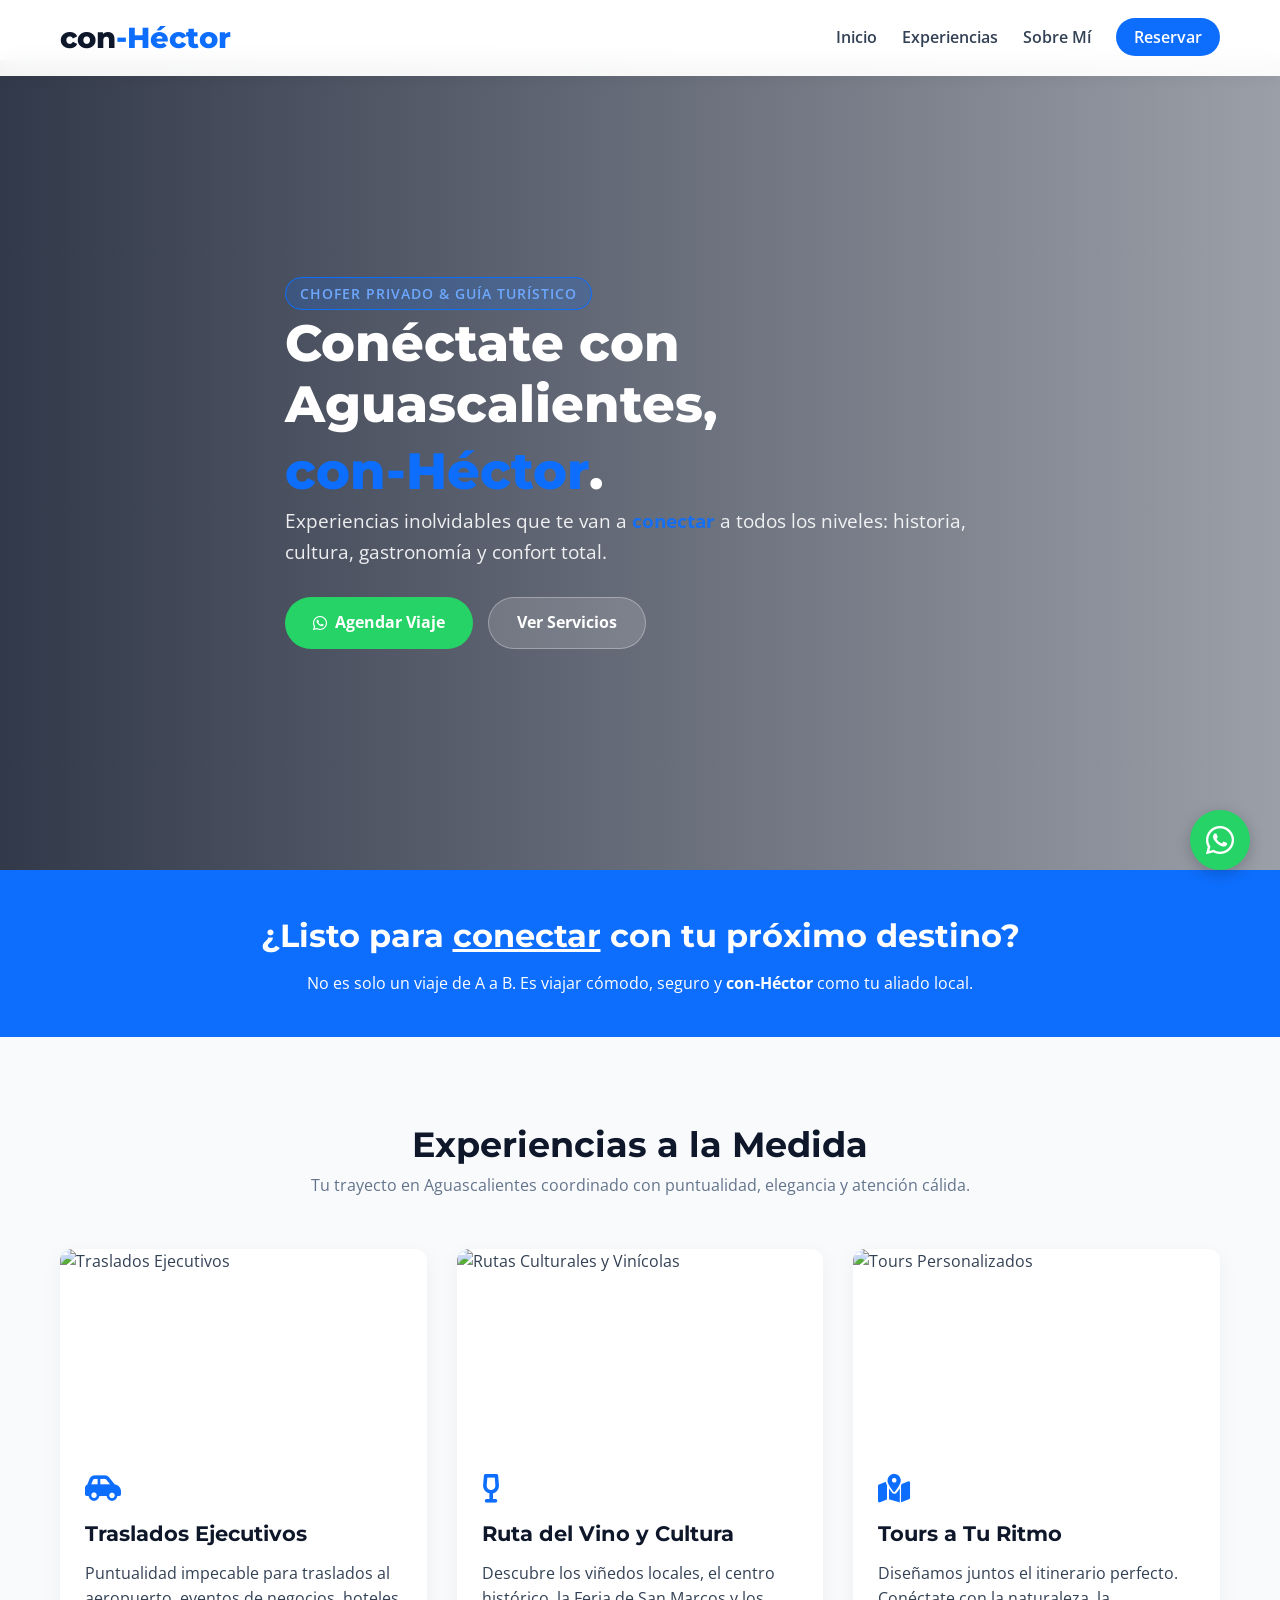
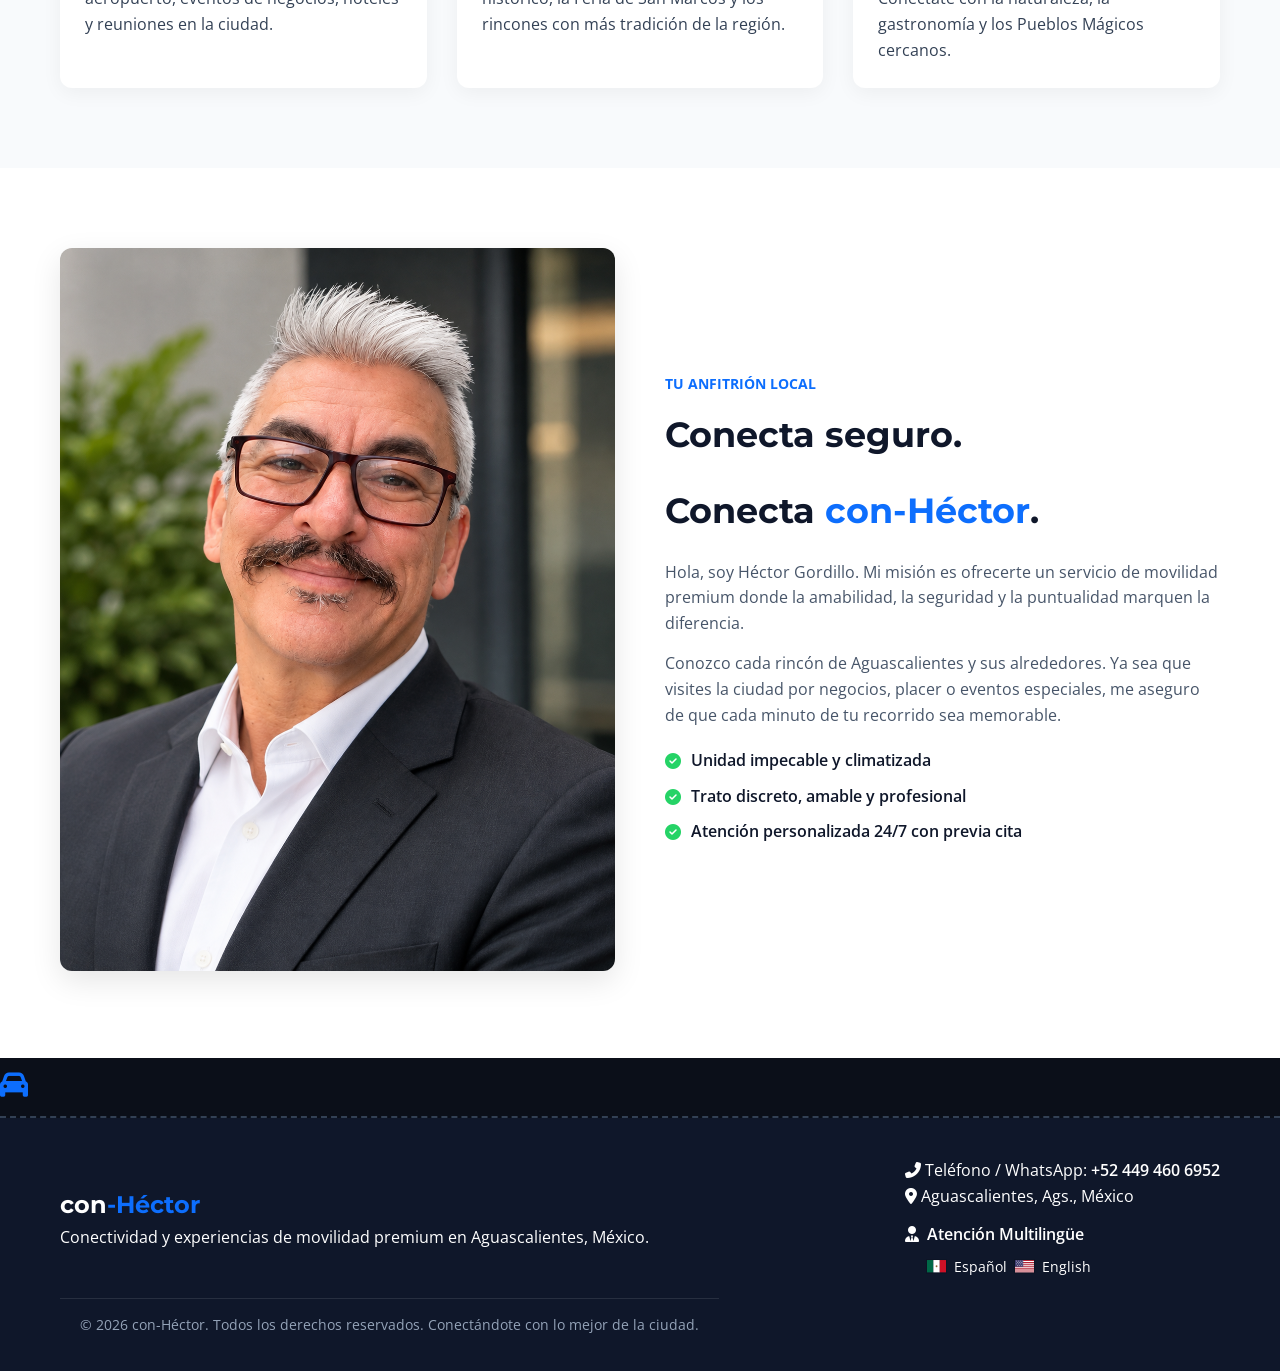
==== commit 219401b9: "Add files via upload" ====
--- a/index.html
+++ b/index.html
@@ -64,7 +64,7 @@
                 <!-- Card 1 -->
                 <div class="card">
                     <div class="card-img">
-                        <img src="3.png" alt="Traslados Ejecutivos">
+                        <img src="3i.webp" alt="Traslados Ejecutivos">
                     </div>
                     <div class="card-body">
                         <i class="fas fa-car-side card-icon"></i>
--- a/style.css
+++ b/style.css
@@ -106,7 +106,7 @@
     position: relative;
     height: 90vh;
     min-height: 600px;
-    background: url("2.png") center/cover no-repeat;
+    background: url("i2.webp") center/cover no-repeat;
     display: flex;
     align-items: center;
     color: var(--white);
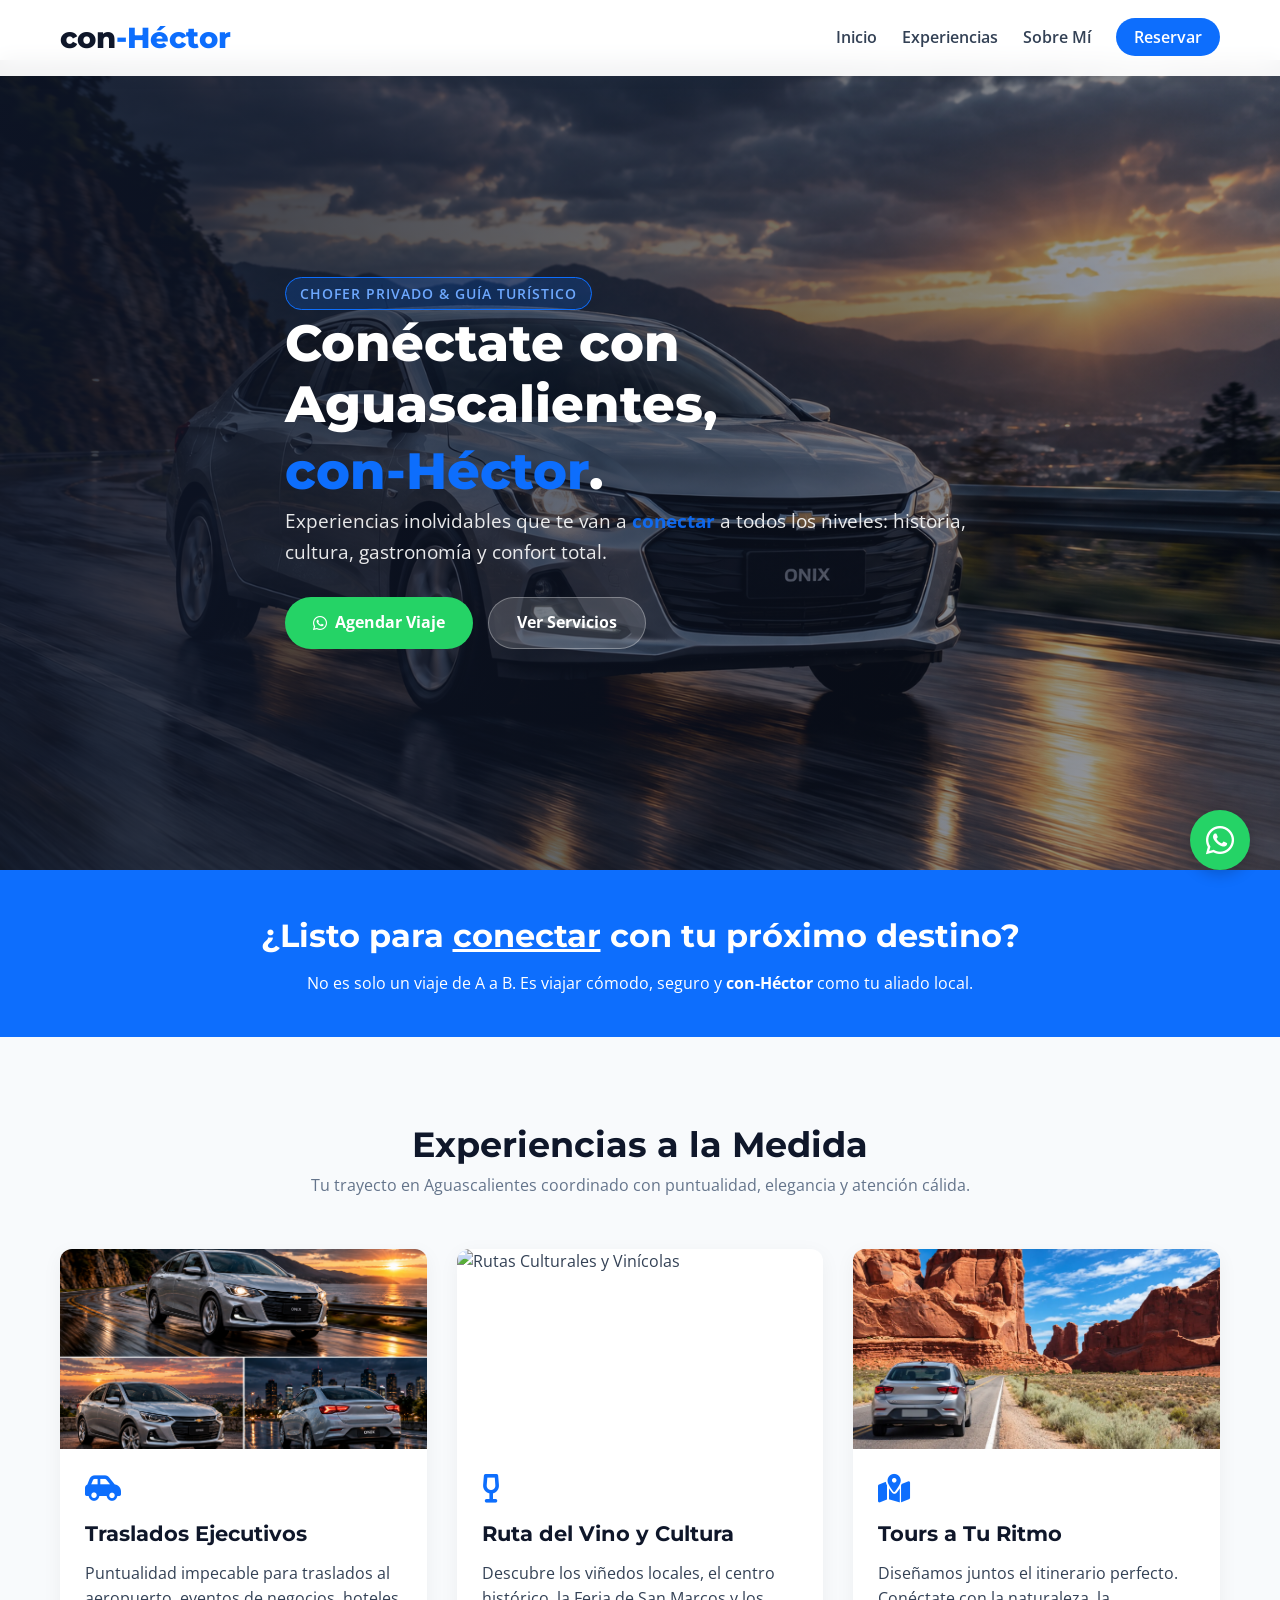
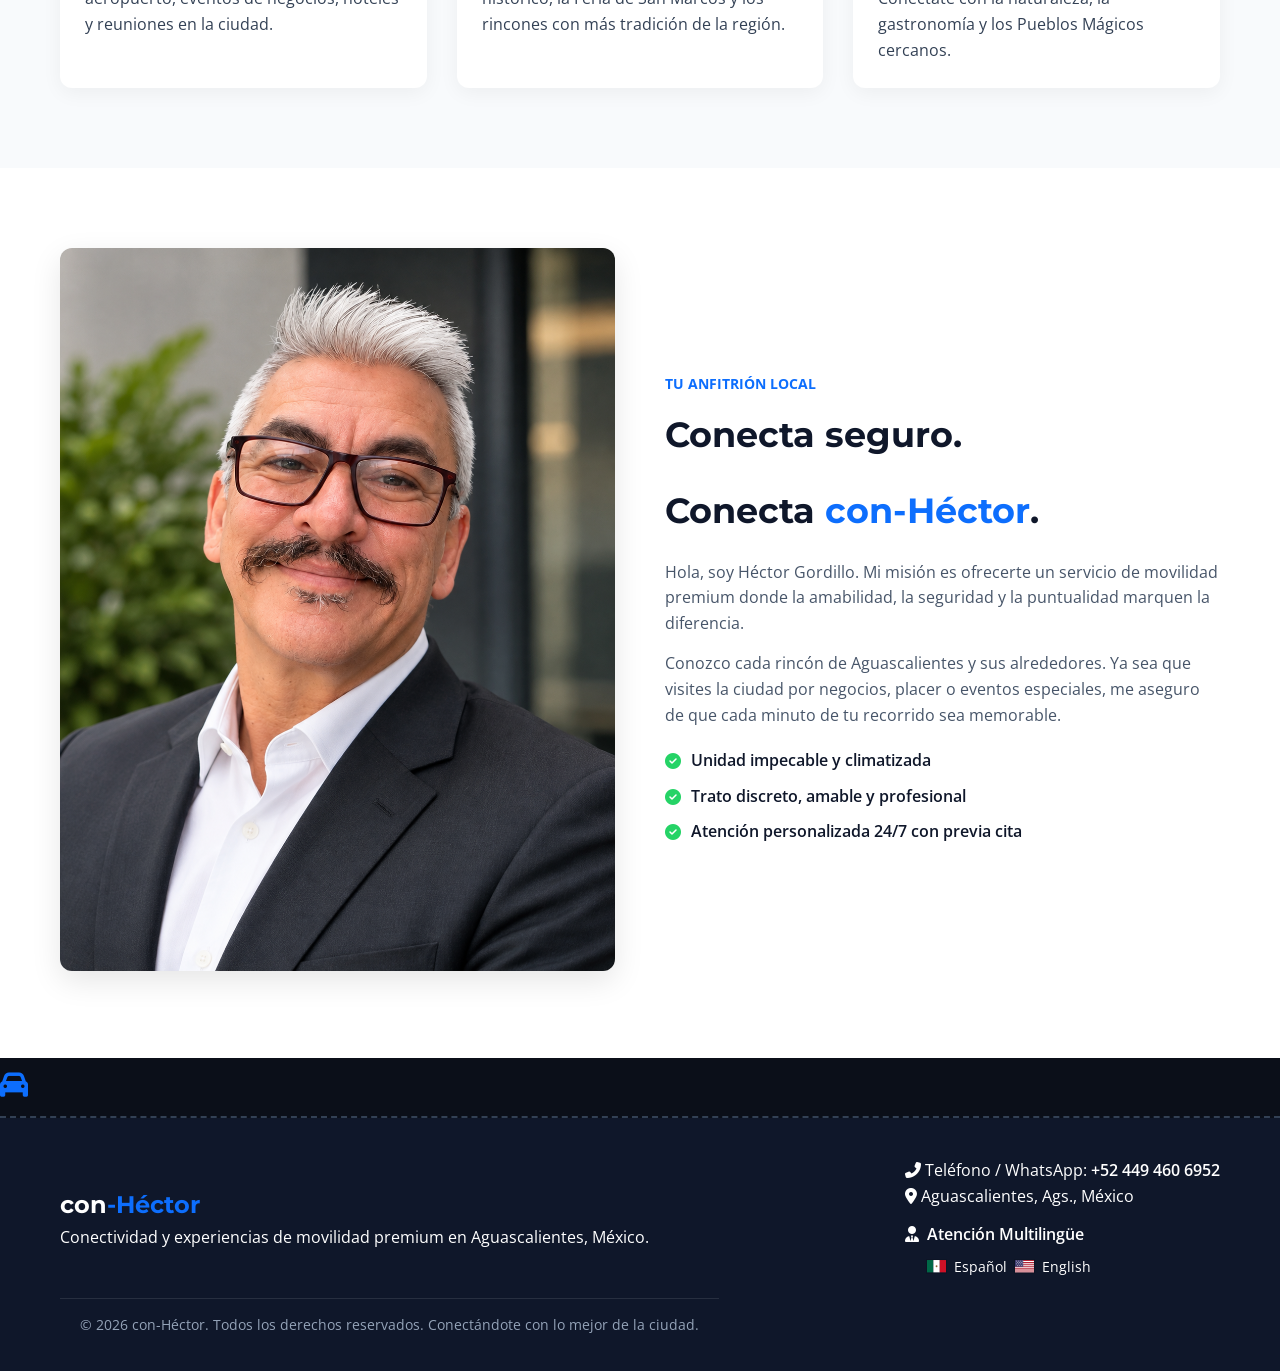
==== commit fc24d449: "Add files via upload" ====
--- a/index.html
+++ b/index.html
@@ -86,7 +86,7 @@
                 <!-- Card 3 -->
                 <div class="card">
                     <div class="card-img">
-                        <img src="https://images.unsplash.com/photo-1469854523086-cc02fe5d8800?auto=format&fit=crop&w=800&q=80" alt="Tours Personalizados">
+                        <img src="4.webp" alt="Tours Personalizados">
                     </div>
                     <div class="card-body">
                         <i class="fas fa-map-marked-alt card-icon"></i>
--- a/style.css
+++ b/style.css
@@ -574,4 +574,12 @@
         flex-direction: column;
         text-align: center;
     }
+
+    .footer-languages {
+        align-items: center;
+    }
+
+    .language-flags {
+        margin-left: 0;
+    }
 }
